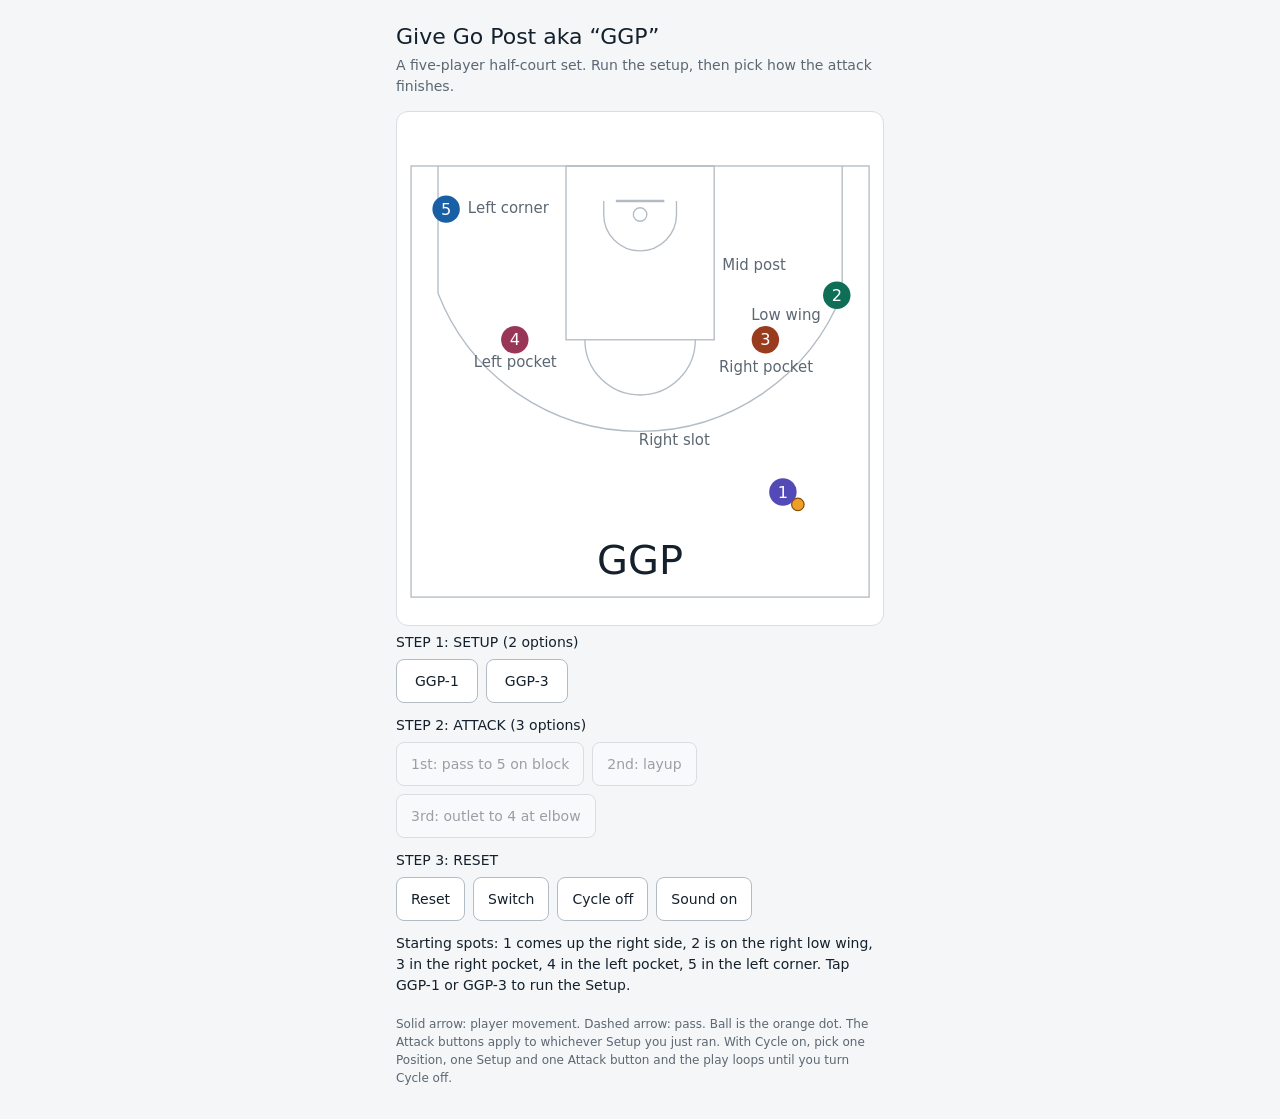
==== plays/give-go-post.html @ 21b06097 "Scaffold Baller's Book; copy offense plays; add behavior baseline harness Plays copied unmodified fr" ====
<!DOCTYPE html>
<html lang="en">
<head>
<meta charset="utf-8">
<meta name="viewport" content="width=device-width, initial-scale=1, viewport-fit=cover">
<meta name="color-scheme" content="light dark">
<title>Give Go Post aka “GGP”</title>
<style>
:root{--page:#F4F6F8;--surface-1:#FFFFFF;--text-primary:#14202B;--text-secondary:#5B6772;--border:#D8DEE4;--border-strong:#B3BCC5;--bg-accent:#E6F1FB;--border-accent:#185FA5;--text-accent:#0C447C;--radius:8px;box-sizing:border-box;padding-top:env(safe-area-inset-top,0px);padding-bottom:env(safe-area-inset-bottom,0px);}
@media (prefers-color-scheme: dark){:root:not([data-theme="light"]){--page:#0F1419;--surface-1:#1A222B;--text-primary:#E8EDF2;--text-secondary:#9AA7B3;--border:#2A343E;--border-strong:#46535F;--bg-accent:#12304D;--border-accent:#5C9BDB;--text-accent:#B5D4F4;}}
:root[data-theme="dark"]{--page:#0F1419;--surface-1:#1A222B;--text-primary:#E8EDF2;--text-secondary:#9AA7B3;--border:#2A343E;--border-strong:#46535F;--bg-accent:#12304D;--border-accent:#5C9BDB;--text-accent:#B5D4F4;}
html{scroll-padding-top:env(safe-area-inset-top,0px);}
*,*::before,*::after{box-sizing:border-box;}
body{margin:0;background:var(--page);color:var(--text-primary);font-family:system-ui,-apple-system,"Segoe UI",Roboto,"Helvetica Neue",Arial,sans-serif;line-height:1.5;-webkit-text-size-adjust:100%;}
.wrap{max-width:520px;margin:0 auto;padding:16px 16px 32px;}
h1{font-size:22px;font-weight:500;margin:4px 0 2px;}
.sub{font-size:14px;color:var(--text-secondary);margin:0 0 14px;}
.court{background:var(--surface-1);border:1px solid var(--border);border-radius:12px;padding:6px;}
.court svg{display:block;width:100%;height:auto;}
#cap{font-size:14px;line-height:1.5;min-height:72px;margin:10px 0;}
.hd{font-size:14px;font-weight:500;margin:6px 0 6px;}
.row{display:flex;flex-wrap:wrap;gap:8px;margin-bottom:12px;}
.btn{font:inherit;font-size:14px;background:var(--surface-1);color:var(--text-primary);border:1px solid var(--border-strong);border-radius:var(--radius);padding:10px 14px;min-height:44px;cursor:pointer;}
.btn.strong{font-weight:500;padding:10px 18px;}
.btn:focus-visible{outline:2px solid var(--border-accent);outline-offset:2px;}
.btn:disabled{cursor:default;}
.note{font-size:12px;color:var(--text-secondary);margin-top:4px;}
</style>
</head>
<body>
<div class="wrap">
<h1>Give Go Post aka “GGP”</h1>
<p class="sub">A five-player half-court set. Run the setup, then pick how the attack finishes.</p>
<div class="court">
<svg id="ct" viewBox="0 -32 380 402" role="img" aria-label="Half court showing five players running the Give Go Post play with Position, Setup and Attack controls">
<defs><marker id="ah" viewBox="0 0 10 10" refX="8" refY="5" markerWidth="6" markerHeight="6" orient="auto-start-reverse"><path d="M2 1L8 5L2 9" fill="none" stroke="context-stroke" stroke-width="1.5" stroke-linecap="round" stroke-linejoin="round"/></marker></defs>
<g transform="translate(-15.12,-15.12) scale(1.08)" fill="none" stroke="var(--border-strong)" stroke-width="1">
<rect x="20" y="20" width="340" height="320"/>
<rect x="135" y="20" width="110" height="129"/>
<path d="M149 149 A41 41 0 0 0 231 149"/>
<path d="M40 20 L40 114.5 A161 161 0 0 0 340 114.5 L340 20"/>
<line x1="172" y1="46" x2="208" y2="46" stroke-width="2"/>
<path d="M163 46 L163 56 A27 27 0 0 0 217 56 L217 46"/>
<circle cx="190" cy="56" r="5"/>
</g>
<text id="nar" x="190" y="322" text-anchor="middle" dominant-baseline="central" font-size="32" font-weight="500" fill="var(--text-primary)">GGP</text>
<text id="head" x="190" y="-14" text-anchor="middle" dominant-baseline="central" font-size="16" font-weight="500" letter-spacing="0.5" fill="var(--text-primary)"></text>
<g id="lbl" style="transition:opacity .4s" fill="var(--text-secondary)" font-size="12"></g>
<g id="ln"></g>
<g id="p5"><circle r="11" fill="#185FA5"/><text text-anchor="middle" dominant-baseline="central" font-size="13" font-weight="500" fill="#fff">5</text></g>
<g id="p4"><circle r="11" fill="#993556"/><text text-anchor="middle" dominant-baseline="central" font-size="13" font-weight="500" fill="#fff">4</text></g>
<g id="p3"><circle r="11" fill="#993C1D"/><text text-anchor="middle" dominant-baseline="central" font-size="13" font-weight="500" fill="#fff">3</text></g>
<g id="p2"><circle r="11" fill="#0F6E56"/><text text-anchor="middle" dominant-baseline="central" font-size="13" font-weight="500" fill="#fff">2</text></g>
<g id="p1"><circle r="11" fill="#534AB7"/><text text-anchor="middle" dominant-baseline="central" font-size="13" font-weight="500" fill="#fff">1</text></g>
<g id="ball"><circle r="5" fill="#EF9F27" stroke="#854F0B" stroke-width="1"/></g>
</svg>
</div>
<div class="hd">STEP 1: SETUP (2 options)</div>
<div class="row">
<button class="btn strong" id="bP1">GGP-1</button>
<button class="btn strong" id="bP3">GGP-3</button>
</div>
<div class="hd">STEP 2: ATTACK (3 options)</div>
<div class="row">
<button class="btn ob" data-n="1">1st: pass to 5 on block</button>
<button class="btn ob" data-n="2">2nd: layup</button>
<button class="btn ob" data-n="3">3rd: outlet to 4 at elbow</button>
</div>
<div class="hd">STEP 3: RESET</div>
<div class="row">
<button class="btn" id="bReset">Reset</button>
<button class="btn" id="bSwitch">Switch</button>
<button class="btn" id="bCycle" aria-pressed="false">Cycle off</button>
<button class="btn" id="bSnd" aria-pressed="true">Sound on</button>
</div>
<div id="cap" aria-live="polite"></div>
<div class="note">Solid arrow: player movement. Dashed arrow: pass. Ball is the orange dot. The Attack buttons apply to whichever Setup you just ran. With Cycle on, pick one Position, one Setup and one Attack button and the play loops until you turn Cycle off.</div>
</div>
<script>
const NS='http://www.w3.org/2000/svg';
const layer=document.getElementById('ln');
const lbl=document.getElementById('lbl');
const capEl=document.getElementById('cap');
const nar=document.getElementById('nar');
const head=document.getElementById('head');
function setHead(t){head.textContent=t;}
const bP1=document.getElementById('bP1');
const bP3=document.getElementById('bP3');
const bSnd=document.getElementById('bSnd');
const bReset=document.getElementById('bReset');
const bSwitch=document.getElementById('bSwitch');
const bCycle=document.getElementById('bCycle');
const obs=document.querySelectorAll('.ob');
const START={1:[296,262],2:[336,116],3:[283,149],4:[97,149],5:[46,52]};
const SLOT=[250,205],LW=[336,116],X=[283,149],S3=[262,176],E=[231,149],MP=[256,98],STEP1=[232,83],STEP3=[198,128],CTRL=[232,148],ELB=[135,149],BLK=[135,76],TWO_END=[256,200],LAY1=[206,66],LAY3=[200,68],LAY5=[170,64],BALLRIM=[179,47];
const LBLS=[{x:246,y:230,a:'end',t:'Right slot'},{x:335,y:130,a:'end',t:'Low wing'},{x:291,y:172,a:'middle',t:'Right pocket'},{x:256,y:90,a:'start',t:'Mid post'},{x:90,y:168,a:'middle',t:'Left pocket'},{x:52,y:44,a:'start',t:'Left corner'}];
const R=13;
let run=0,pos,bp,snap=null,holder=1,soundOn=true,ac=null,mirror=false;
let curState='idle',loopRunning=false,loopId=0,clickId=0,cycleOn=false,selPos=null,selSetup=null,selAtk=null;
function swapLR(s){return s.replace(/\b(right|left|Right|Left)\b/g,m=>({right:'left',left:'right',Right:'Left',Left:'Right'})[m]);}
function cap(t){capEl.textContent=mirror?swapLR(t):t;}
function flip(p){return [380-p[0],p[1]];}
function initAudio(){try{if(!ac){const C=window.AudioContext||window.webkitAudioContext;if(C)ac=new C();}if(ac&&ac.state==='suspended')ac.resume();}catch(e){}}
function beep(f,d){if(!soundOn||!ac)return;try{const t=ac.currentTime;const o=ac.createOscillator();const g=ac.createGain();o.type='sine';o.frequency.value=f;g.gain.setValueAtTime(0.0001,t);g.gain.exponentialRampToValueAtTime(0.3,t+0.01);g.gain.exponentialRampToValueAtTime(0.0001,t+d);o.connect(g);g.connect(ac.destination);o.start(t);o.stop(t+d+0.03);}catch(e){}}
function chaching(){if(!soundOn||!ac)return;try{const t=ac.currentTime;
const len=Math.floor(ac.sampleRate*0.07);const buf=ac.createBuffer(1,len,ac.sampleRate);const d=buf.getChannelData(0);for(let i=0;i<len;i++)d[i]=(Math.random()*2-1)*(1-i/len);
const ns=ac.createBufferSource();ns.buffer=buf;const bf=ac.createBiquadFilter();bf.type='bandpass';bf.frequency.value=3500;bf.Q.value=0.8;const ng=ac.createGain();ng.gain.setValueAtTime(0.5,t);ng.gain.exponentialRampToValueAtTime(0.0001,t+0.07);ns.connect(bf);bf.connect(ng);ng.connect(ac.destination);ns.start(t);
const co=ac.createOscillator();const cg=ac.createGain();co.type='triangle';co.frequency.value=1175;cg.gain.setValueAtTime(0.0001,t);cg.gain.exponentialRampToValueAtTime(0.25,t+0.01);cg.gain.exponentialRampToValueAtTime(0.0001,t+0.09);co.connect(cg);cg.connect(ac.destination);co.start(t);co.stop(t+0.12);
const t2=t+0.11;const bm=ac.createGain();bm.gain.setValueAtTime(0.0001,t2);bm.gain.exponentialRampToValueAtTime(0.4,t2+0.005);bm.gain.exponentialRampToValueAtTime(0.0001,t2+1.1);bm.connect(ac.destination);
[[2637,1],[3951,0.55],[5274,0.3],[6645,0.15]].forEach(function(p){const o=ac.createOscillator();const g=ac.createGain();o.type='sine';o.frequency.value=p[0];g.gain.value=p[1];o.connect(g);g.connect(bm);o.start(t2);o.stop(t2+1.2);});
const ts=t+0.2;[4186,5274,6272,4699,7040,5588,8372,6645].forEach(function(fr,i){const s=ts+i*0.055;const o=ac.createOscillator();const g=ac.createGain();o.type='sine';o.frequency.value=fr;g.gain.setValueAtTime(0.0001,s);g.gain.exponentialRampToValueAtTime(0.14,s+0.004);g.gain.exponentialRampToValueAtTime(0.0001,s+0.28);o.connect(g);g.connect(ac.destination);o.start(s);o.stop(s+0.3);});
}catch(e){}}
function triple(){beep(880,0.08);setTimeout(()=>beep(880,0.08),130);setTimeout(()=>beep(880,0.08),260);}
function setNar(t,it){nar.textContent=t;nar.setAttribute('font-style',it?'italic':'normal');}
function buildLabels(){lbl.innerHTML='';const am={start:'end',end:'start',middle:'middle'};for(const l of LBLS){const t=document.createElementNS(NS,'text');t.setAttribute('x',mirror?380.16-l.x:l.x);t.setAttribute('y',l.y);t.setAttribute('text-anchor',mirror?am[l.a]:l.a);t.textContent=mirror?swapLR(l.t):l.t;lbl.appendChild(t);}}
function M(p){const x=mirror?380-p[0]:p[0];return [1.08*x-15.12,1.08*p[1]-15.12];}
function unit(a,b){const dx=b[0]-a[0],dy=b[1]-a[1],d=Math.hypot(dx,dy)||1;return [dx/d,dy/d];}
function lineD(a,b,s=R,e=R+3){a=M(a);b=M(b);const u=unit(a,b);return 'M'+(a[0]+u[0]*s)+' '+(a[1]+u[1]*s)+'L'+(b[0]-u[0]*e)+' '+(b[1]-u[1]*e);}
function curveD(a,c,b,s=R,e=R+3){a=M(a);c=M(c);b=M(b);const u=unit(a,c),v=unit(c,b);return 'M'+(a[0]+u[0]*s)+' '+(a[1]+u[1]*s)+'Q'+c[0]+' '+c[1]+' '+(b[0]-v[0]*e)+' '+(b[1]-v[1]*e);}
function addPath(d,kind,cls){const p=document.createElementNS(NS,'path');p.setAttribute('d',d);p.setAttribute('fill','none');p.setAttribute('stroke-width','2');p.setAttribute('marker-end','url(#ah)');if(kind==='pass'){p.setAttribute('stroke','#BA7517');p.setAttribute('stroke-dasharray','6 5');}else{p.setAttribute('stroke','var(--text-secondary)');}if(cls)p.setAttribute('class',cls);layer.appendChild(p);return p;}
function render(){for(const k of [1,2,3,4,5]){const m=M(pos[k]);document.getElementById('p'+k).setAttribute('transform','translate('+m[0]+' '+m[1]+')');}const b=M(bp);document.getElementById('ball').setAttribute('transform','translate('+(b[0]+(mirror?-12:12))+' '+(b[1]+10)+')');}
function tween(dur,fn,tok,ease){return new Promise(res=>{const t0=performance.now();function f(now){if(tok!==run){res();return;}let t=Math.min(1,(now-t0)/dur);const e=ease==='linear'?t:(t<.5?2*t*t:1-Math.pow(-2*t+2,2)/2);fn(e);render();if(t<1)requestAnimationFrame(f);else res();}requestAnimationFrame(f);});}
const lerp=(a,b,t)=>[a[0]+(b[0]-a[0])*t,a[1]+(b[1]-a[1])*t];
function quad(a,c,b,t){const u=1-t;return [u*u*a[0]+2*u*t*c[0]+t*t*b[0],u*u*a[1]+2*u*t*c[1]+t*t*b[1]];}
const wait=ms=>new Promise(r=>setTimeout(r,ms));
function setBtns(state){curState=state;const busy=(state==='busy');const free=loopRunning;[bP1,bP3].forEach(b=>{const d=busy&&!free;b.disabled=d;b.style.opacity=d?.4:1;});obs.forEach(b=>{const d=(state!=='ready')&&!free;b.disabled=d;b.style.opacity=d?.4:1;});}
function styleBtn(b,on){b.style.background=on?'var(--bg-accent)':'var(--surface-1)';b.style.borderColor=on?'var(--border-accent)':'var(--border-strong)';b.style.color=on?'var(--text-accent)':'var(--text-primary)';}
function applySel(){styleBtn(bReset,selPos==='reset');styleBtn(bSwitch,selPos==='switch');styleBtn(bP1,selSetup===1);styleBtn(bP3,selSetup===3);obs.forEach(b=>styleBtn(b,selAtk===+b.dataset.n));styleBtn(bCycle,cycleOn);}
function allSel(){return selPos&&selSetup&&selAtk;}
const INIT='Starting spots: 1 comes up the right side, 2 is on the right low wing, 3 in the right pocket, 4 in the left pocket, 5 in the left corner. Tap GGP-1 or GGP-3 to run the Setup.';
function initState(){run++;snap=null;holder=1;setHead('');pos={};for(const k of [1,2,3,4,5])pos[k]=START[k].slice();bp=pos[1].slice();layer.innerHTML='';buildLabels();lbl.style.opacity=1;setNar('GGP',false);cap(INIT);render();setBtns('idle');applySel();}
function atStart(){return [1,2,3,4,5].every(k=>Math.hypot(pos[k][0]-START[k][0],pos[k][1]-START[k][1])<1)&&Math.hypot(bp[0]-START[1][0],bp[1]-START[1][1])<1;}
async function toStart(tok,dur){const f={};for(const k of [1,2,3,4,5])f[k]=pos[k].slice();const fb=bp.slice();await tween(dur,e=>{for(const k of [1,2,3,4,5])pos[k]=lerp(f[k],START[k],e);bp=lerp(fb,START[1],e);},tok);}
async function resetAnim(){const tok=++run;setHead('RESET');snap=null;holder=1;layer.innerHTML='';setNar('GGP',false);lbl.style.opacity=0;setBtns('busy');cap('Resetting players to their starting spots.');await toStart(tok,900);if(tok!==run)return;lbl.style.opacity=1;cap(INIT);setHead('');setBtns('idle');}
async function switchSide(){const tok=++run;setHead('SWITCH');mirror=!mirror;for(const k of [1,2,3,4,5])pos[k]=flip(pos[k]);bp=flip(bp);snap=null;holder=1;layer.innerHTML='';setNar('GGP',false);buildLabels();lbl.style.opacity=0;render();setBtns('busy');
cap('Switching sides. The ball heads to 1 while everyone resets, and 1 carries it to the starting spot.');
const f={};for(const k of [1,2,3,4,5])f[k]=pos[k].slice();const fb=bp.slice();
await tween(1100,e=>{for(const k of [1,2,3,4,5])pos[k]=lerp(f[k],START[k],e);const p=Math.min(1,e/0.4);bp=lerp(fb,pos[1],p);},tok);if(tok!==run)return;
lbl.style.opacity=1;cap(INIT);setHead('');setBtns('idle');}
async function play(v){const tok=++run;snap=null;holder=v;setHead('#1 SETUP – '+(v===1?'GGP-1':'GGP-3'));layer.innerHTML='';setBtns('busy');setNar('GGP',false);lbl.style.opacity=0;
if(!atStart()){cap('Returning players to their starting spots.');await toStart(tok,800);if(tok!==run)return;}
for(const k of [1,2,3,4,5])pos[k]=START[k].slice();bp=pos[1].slice();render();
cap('Setup: 1 dribbles up the right side and into the right slot.');
addPath(lineD(START[1],SLOT),'move');
await tween(1100,e=>{pos[1]=lerp(START[1],SLOT,e);bp=pos[1].slice();},tok);if(tok!==run)return;
await wait(150);if(tok!==run)return;
setNar('\u201CGive\u201D',true);beep(523,0.14);
cap('Setup: 1 passes to 2 on the low wing while 3 drops down to screen for 1. 4 slides to the left elbow and 5 to the left block.');
addPath(lineD(SLOT,LW),'pass');addPath(lineD(X,S3),'move');addPath(lineD(START[4],ELB),'move');addPath(lineD(START[5],BLK),'move');
const from=bp.slice();
await Promise.all([tween(750,e=>{bp=lerp(from,LW,e);},tok),tween(750,e=>{pos[3]=lerp(X,S3,e);},tok),tween(750,e=>{pos[4]=lerp(START[4],ELB,e);},tok),tween(750,e=>{pos[5]=lerp(START[5],BLK,e);},tok)]);if(tok!==run)return;
await wait(200);if(tok!==run)return;
setNar('\u201CGo\u201D',true);beep(659,0.14);
if(v===1){cap('Setup: 1 cuts off the screen up along the right mid post, and 2 passes to 1 just as 1 gets into position. 3 lifts to the inside elbow.');}
else{cap('Setup: 1 cuts off the screen toward the mid post but is covered. 3 lifts to the inside elbow, and 2 passes to 3.');}
addPath(curveD(SLOT,CTRL,MP),'move');addPath(lineD(S3,E),'move');
const target=(v===1)?MP:E;const delay=(v===1)?400:450;
await Promise.all([
tween(1000,e=>{pos[1]=quad(SLOT,CTRL,MP,e);},tok),
wait(450).then(()=>tween(600,e=>{pos[3]=lerp(S3,E,e);},tok)),
wait(delay).then(()=>{if(tok!==run)return;addPath(lineD(LW,target),'pass');const f2=LW.slice();return tween(600,e=>{bp=lerp(f2,target,e);},tok);})
]);if(tok!==run)return;
setNar('\u201CPost\u201D',true);beep(784,0.22);
snap={};for(const k of [1,2,3,4,5])snap[k]=pos[k].slice();
cap((v===1)?'Setup complete: 1 has the ball on the mid post. Pick an Attack option below.':'Setup complete: 3 has the ball at the inside elbow. Pick an Attack option below.');
setBtns('ready');}
async function opt(n){if(!snap)return;const h=holder;const tok=++run;setNar(n===3?'“Reset!”':'“Attack!”',true);setHead('#2 ATTACK – '+({1:'Pass to Block 5',2:'Finish',3:'Outlet to Elbow 4'})[n]);layer.querySelectorAll('.opt').forEach(x=>x.remove());for(const k of [1,2,3,4,5])pos[k]=snap[k].slice();bp=pos[h].slice();render();setBtns('busy');
const STEP=(h===1)?STEP1:STEP3,LAY=(h===1)?LAY1:LAY3;
const lead='Attack, option '+n+': 1 and 3 both step into the paint while 2 drops toward the right slot, then ';
const tails={1:h+' instantly passes to 5 on the block, and 5 finishes at the rim.',2:h+' finishes with a layup.',3:h+' uses 4 at the elbow as an outlet. Attack averted.'};
cap(lead+tails[n]);
addPath(lineD(snap[2],TWO_END),'move','opt');
const s1=snap[1].slice(),s3=snap[3].slice();
await Promise.all([
tween(650,e=>{pos[1]=lerp(s1,STEP1,e);if(h===1)bp=pos[1].slice();},tok),
tween(650,e=>{pos[3]=lerp(s3,STEP3,e);if(h===3)bp=pos[3].slice();},tok),
tween(800,e=>{pos[2]=lerp(snap[2],TWO_END,e);},tok)
]);if(tok!==run)return;
if(n!==2){await wait(250);if(tok!==run)return;}
if(n===1){addPath(lineD(pos[h],pos[5]),'pass','opt');addPath(lineD(BLK,LAY5),'move','opt');const f=bp.slice(),s5=pos[5].slice();await tween(380,e=>{bp=lerp(f,s5,e);},tok,'linear');if(tok!==run)return;await tween(380,e=>{pos[5]=lerp(s5,LAY5,e);bp=pos[5].slice();},tok,'linear');if(tok===run){const s2=bp.slice();await tween(250,e=>{bp=lerp(s2,BALLRIM,e);},tok,'linear');if(tok===run)chaching();}}
if(n===2){addPath(lineD(STEP,LAY),'move','opt');const s=STEP.slice();await tween(450,e=>{pos[h]=lerp(s,LAY,e);bp=pos[h].slice();},tok,'linear');if(tok===run){const s2=bp.slice();await tween(250,e=>{bp=lerp(s2,BALLRIM,e);},tok,'linear');if(tok===run)chaching();}}
if(n===3){addPath(lineD(pos[h],pos[4]),'pass','opt');const f=bp.slice();await tween(600,e=>{bp=lerp(f,pos[4],e);},tok);if(tok===run)triple();}
if(tok===run)setBtns('ready');}
function doPos(w){return w==='reset'?resetAnim():switchSide();}
async function startLoop(stage){if(loopRunning)return;loopRunning=true;const id=++loopId;setBtns(curState);await wait(600);
while(cycleOn&&id===loopId&&allSel()){
if(stage===0){await doPos(selPos);if(!(cycleOn&&id===loopId))break;await wait(200);}
else if(stage===1){await play(selSetup);if(!(cycleOn&&id===loopId))break;await wait(200);}
else{await opt(selAtk);if(!(cycleOn&&id===loopId))break;await wait(900);}
stage=(stage+1)%3;}
loopRunning=false;setBtns(curState);}
function postAction(next){if(cycleOn&&allSel()&&!loopRunning)startLoop(next);}
async function onPos(w){initAudio();if(cycleOn){selPos=w;applySel();if(loopRunning)return;const my=++clickId;await doPos(w);if(my===clickId)postAction(1);}else{clickId++;await doPos(w);}}
async function onSetup(v){initAudio();if(cycleOn){selSetup=v;applySel();if(loopRunning)return;const my=++clickId;await play(v);if(my===clickId)postAction(2);}else{clickId++;await play(v);}}
async function onAtk(n){initAudio();if(cycleOn){selAtk=n;applySel();if(loopRunning)return;const my=++clickId;await opt(n);if(my===clickId)postAction(0);}else{clickId++;await opt(n);}}
bReset.addEventListener('click',()=>onPos('reset'));
bSwitch.addEventListener('click',()=>onPos('switch'));
bP1.addEventListener('click',()=>onSetup(1));
bP3.addEventListener('click',()=>onSetup(3));
obs.forEach(b=>b.addEventListener('click',()=>onAtk(+b.dataset.n)));
bCycle.addEventListener('click',()=>{cycleOn=!cycleOn;selPos=null;selSetup=null;selAtk=null;bCycle.textContent=cycleOn?'Cycle on':'Cycle off';bCycle.setAttribute('aria-pressed',cycleOn?'true':'false');applySel();});
bSnd.addEventListener('click',()=>{soundOn=!soundOn;bSnd.textContent=soundOn?'Sound on':'Sound off';bSnd.setAttribute('aria-pressed',soundOn?'true':'false');if(soundOn){initAudio();beep(523,0.1);}});
initState();
</script>
</body>
</html>
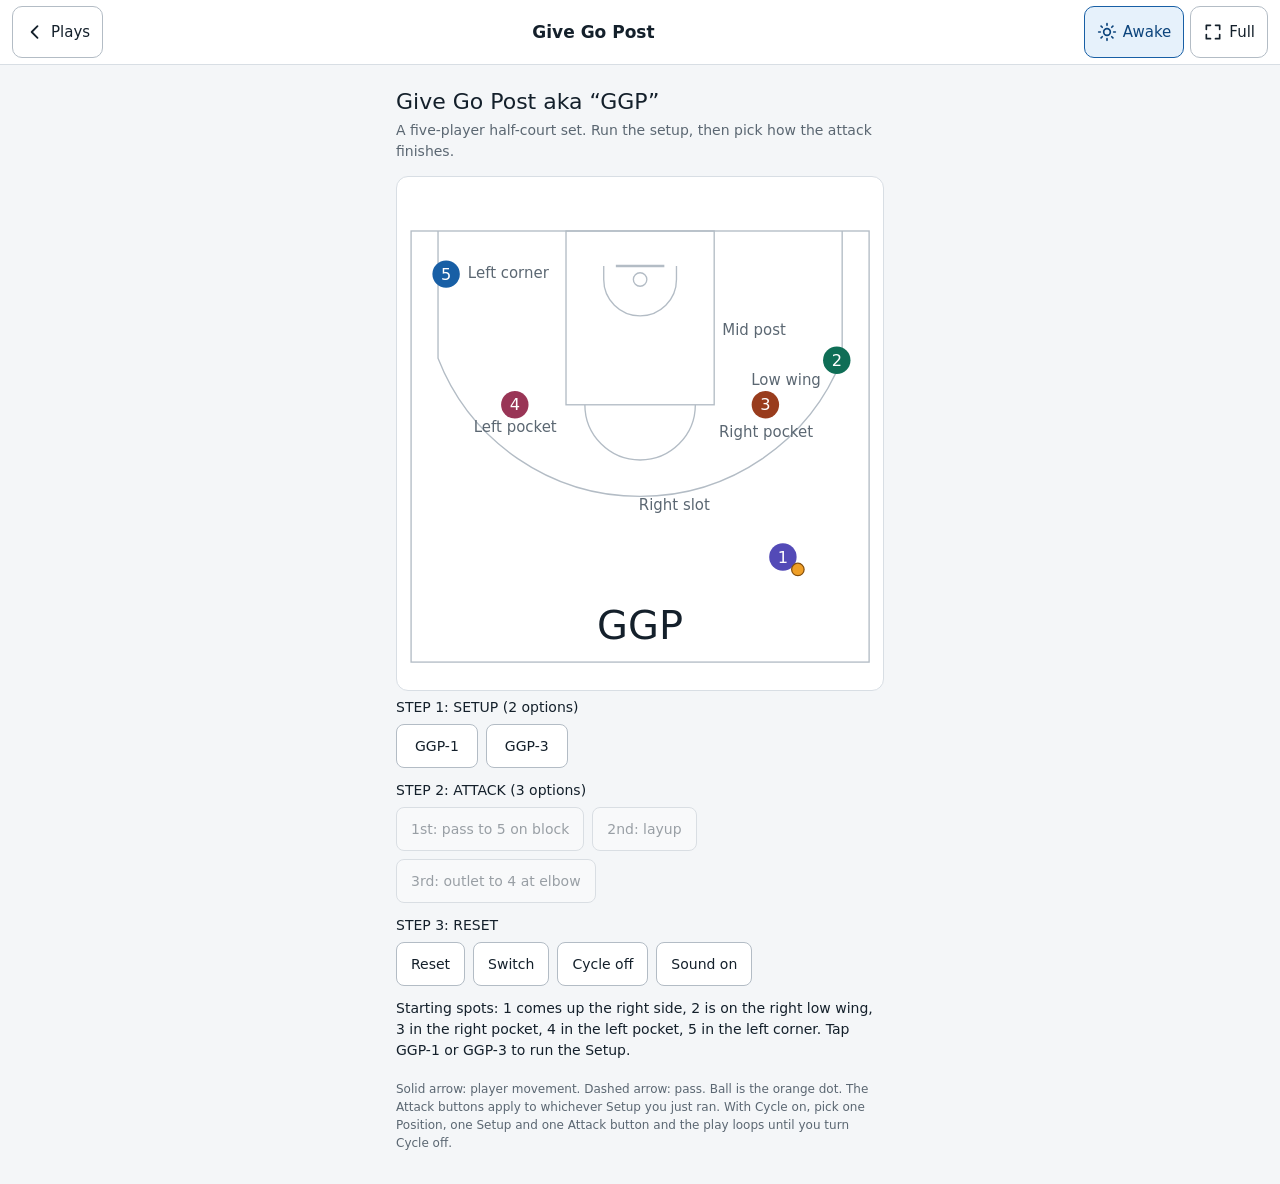
==== commit a728dac8: "Add home screen, plays.json and shared shell (top bar, sound, wake lock, fullscreen, lock) Play page" ====
--- a/plays/give-go-post.html
+++ b/plays/give-go-post.html
@@ -26,8 +26,10 @@
 .btn:disabled{cursor:default;}
 .note{font-size:12px;color:var(--text-secondary);margin-top:4px;}
 </style>
+<link rel="stylesheet" href="../shared/shell.css">
+<script src="../shared/shell.js" defer></script>
 </head>
-<body>
+<body data-bb-play="give-go-post" data-bb-title="Give Go Post">
 <div class="wrap">
 <h1>Give Go Post aka “GGP”</h1>
 <p class="sub">A five-player half-court set. Run the setup, then pick how the attack finishes.</p>
--- a/shared/shell.css
+++ b/shared/shell.css
@@ -0,0 +1,48 @@
+/* Baller's Book shell: top bar + app-wide touch rules, shared by the home screen and every play.
+   Plays define their own color tokens; the --bb-* tokens map onto whichever set a page uses
+   (offense plays: --page/--surface-1/--text-primary..., Zone Shift Studio: --bg/--panel/--text...). */
+:root{
+  --bb-bar-bg:var(--surface-1,var(--panel,#fff));
+  --bb-text:var(--text-primary,var(--text,#14202B));
+  --bb-muted:var(--text-secondary,var(--muted,#5B6772));
+  --bb-line:var(--border,#D8DEE4);
+  --bb-btn-border:var(--border-strong,var(--border,#B3BCC5));
+  --bb-btn-bg:var(--surface-1,var(--btn,#fff));
+  --bb-on-bg:var(--bg-accent,var(--btn,#E6F1FB));
+  --bb-on-border:var(--border-accent,var(--blue,#185FA5));
+  --bb-on-text:var(--text-accent,var(--text,#0C447C));
+  --bb-tap:44px;
+}
+@media (min-width:700px){:root{--bb-tap:52px}}
+
+/* stop double-tap zoom on controls without disabling pinch zoom */
+button,a,select,input,label,summary{touch-action:manipulation}
+html{-webkit-tap-highlight-color:transparent}
+
+.bb-bar{
+  position:sticky;top:0;z-index:50;
+  display:flex;align-items:center;gap:8px;
+  margin-top:calc(-1 * env(safe-area-inset-top,0px));
+  padding:calc(6px + env(safe-area-inset-top,0px)) max(12px,env(safe-area-inset-right,0px)) 6px max(12px,env(safe-area-inset-left,0px));
+  background:var(--bb-bar-bg);color:var(--bb-text);
+  border-bottom:1px solid var(--bb-line);
+  font-family:system-ui,-apple-system,"Segoe UI",Roboto,"Helvetica Neue",Arial,sans-serif;
+  line-height:1.2;
+}
+.bb-title{flex:1;min-width:0;font-size:17px;font-weight:600;white-space:nowrap;overflow:hidden;text-overflow:ellipsis;text-align:center}
+.bb-actions{display:flex;gap:6px;flex-shrink:0}
+.bb-btn{
+  font:inherit;font-size:15px;font-weight:500;
+  display:inline-flex;align-items:center;justify-content:center;gap:6px;
+  min-height:var(--bb-tap);min-width:var(--bb-tap);padding:0 12px;
+  background:var(--bb-btn-bg);color:var(--bb-text);
+  border:1px solid var(--bb-btn-border);border-radius:10px;
+  text-decoration:none;cursor:pointer;
+}
+.bb-btn svg{width:20px;height:20px;flex-shrink:0}
+.bb-btn[aria-pressed="true"]{background:var(--bb-on-bg);border-color:var(--bb-on-border);color:var(--bb-on-text)}
+.bb-btn:focus-visible{outline:2px solid var(--bb-on-border);outline-offset:2px}
+.bb-btn[hidden]{display:none}
+.bb-back{flex-shrink:0}
+/* icon-only on narrow screens */
+@media (max-width:560px){.bb-btn .bb-lbl{display:none}.bb-btn{padding:0 10px}}
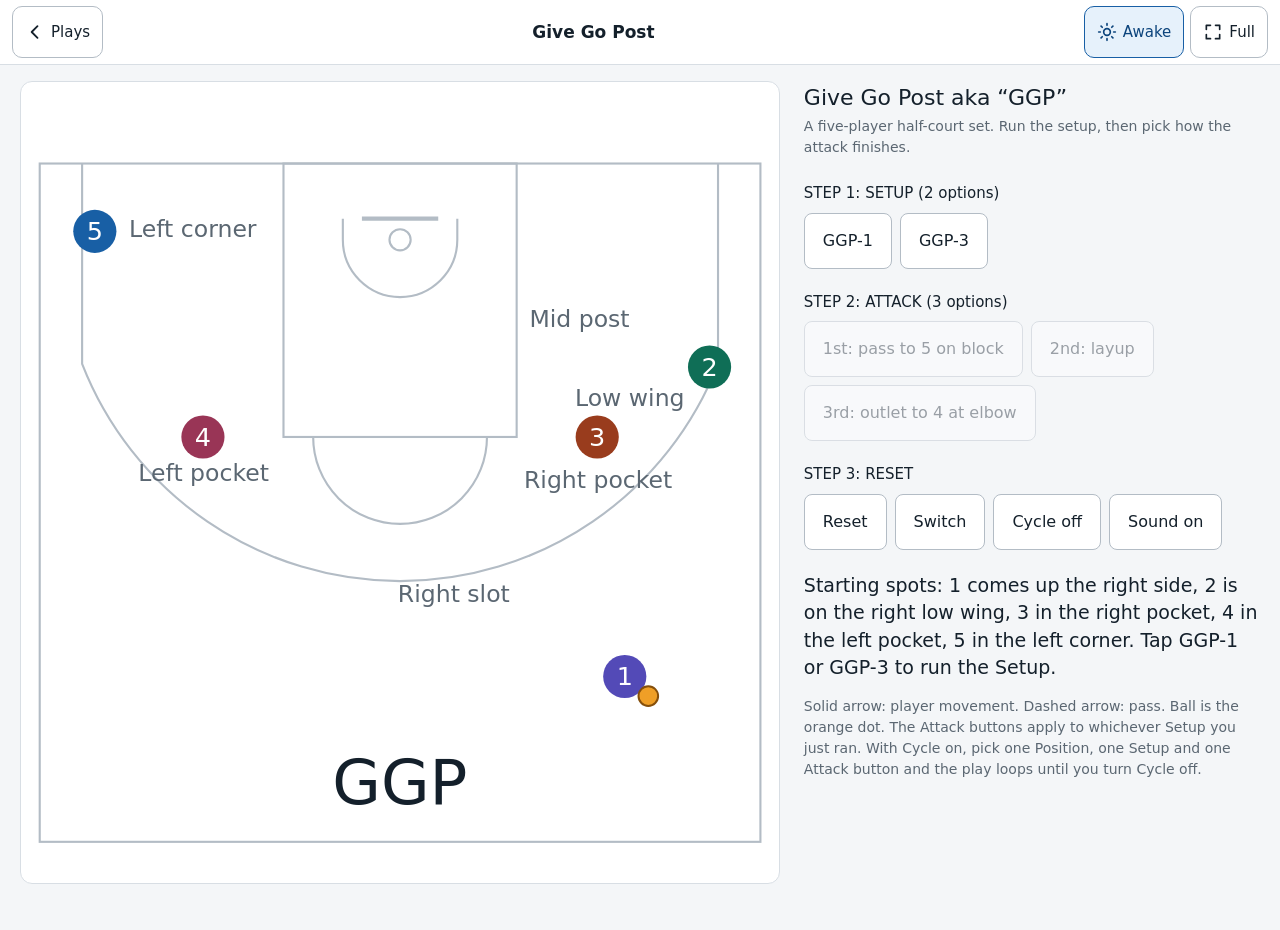
==== commit b042d427: "Add manifest, generated icons and iOS home-screen meta tags Co-Authored-By: Claude Opus 5.5 <noreply" ====
--- a/plays/give-go-post.html
+++ b/plays/give-go-post.html
@@ -26,6 +26,15 @@
 .btn:disabled{cursor:default;}
 .note{font-size:12px;color:var(--text-secondary);margin-top:4px;}
 </style>
+<link rel="manifest" href="../manifest.webmanifest">
+<meta name="apple-mobile-web-app-capable" content="yes">
+<meta name="mobile-web-app-capable" content="yes">
+<meta name="apple-mobile-web-app-status-bar-style" content="black-translucent">
+<meta name="apple-mobile-web-app-title" content="Baller's Book">
+<meta name="theme-color" content="#F4F6F8" media="(prefers-color-scheme: light)">
+<meta name="theme-color" content="#0F1419" media="(prefers-color-scheme: dark)">
+<link rel="apple-touch-icon" href="../icons/apple-touch-icon.png">
+<link rel="icon" type="image/png" href="../icons/favicon-32.png">
 <link rel="stylesheet" href="../shared/shell.css">
 <script src="../shared/shell.js" defer></script>
 </head>
--- a/shared/shell.css
+++ b/shared/shell.css
@@ -46,3 +46,50 @@
 .bb-back{flex-shrink:0}
 /* icon-only on narrow screens */
 @media (max-width:560px){.bb-btn .bb-lbl{display:none}.bb-btn{padding:0 10px}}
+
+/* ---------- iPad layout pass ----------
+   shell.js sets --bb-bar-h (measured top bar height) and --bb-ar (court viewBox width/height).
+   Selectors key off page structure, not play names, so new plays built the same way get it free.
+   Offense-style plays: .wrap > .court > svg.  Zone Shift Studio: .wrap > .card > svg#court. */
+:root{--bb-court-max-h:calc(100dvh - var(--bb-bar-h,65px) - env(safe-area-inset-bottom,0px))}
+
+@media (min-width:700px){
+  .wrap:has(> .court){max-width:760px}
+  .wrap:has(> .court) #cap{font-size:19px;line-height:1.45;min-height:84px}
+  .wrap:has(> .court) .btn{min-height:56px;font-size:16px;padding:12px 18px}
+  .wrap:has(> .court) .hd{font-size:15px;margin:10px 0 8px}
+  .wrap:has(> .court) .note{font-size:14px}
+  .wrap:has(> .card #court){max-width:900px}
+  .card:has(#court) button,.card:has(#court) select{min-height:48px;font-size:15px;padding:8px 14px}
+  .card:has(#court) .chip{min-height:44px;font-size:14px;padding:6px 12px}
+  .card:has(#court) .bar label{font-size:14px}
+  .card:has(#court) input[type=range]{width:160px;height:32px}
+  .card:has(#court) input[type=checkbox]{width:22px;height:22px}
+  .card:has(#court) .status{font-size:16px;min-height:24px}
+  .card:has(#court) .legend{font-size:13px}
+}
+
+/* landscape tablet: court left (as tall as the screen allows), controls + caption right */
+@media (orientation:landscape) and (min-width:900px) and (min-height:600px){
+  .wrap:has(> .court){
+    max-width:none;display:grid;grid-template-columns:auto minmax(340px,1fr);column-gap:24px;align-items:start;
+    padding:16px max(20px,env(safe-area-inset-right,0px)) 24px max(20px,env(safe-area-inset-left,0px));
+  }
+  .wrap:has(> .court) > *{grid-column:2}
+  .wrap:has(> .court) > .court{
+    grid-column:1;grid-row:1 / span 40;position:sticky;top:calc(var(--bb-bar-h,65px) + 16px);
+    width:min(calc((var(--bb-court-max-h) - 32px - 14px) * var(--bb-ar,0.91) + 14px), calc(100vw - 340px - 64px));
+  }
+  .wrap:has(> .court) > h1{margin-top:0}
+
+  .wrap:has(> .card #court){max-width:none;padding:12px max(16px,env(safe-area-inset-right,0px)) 20px max(16px,env(safe-area-inset-left,0px))}
+  .wrap:has(> .card #court) > h1,.wrap:has(> .card #court) > .sub{display:inline}
+  .wrap:has(> .card #court) > .sub{margin-left:12px}
+  .card:has(#court){display:grid;grid-template-columns:auto minmax(320px,1fr);column-gap:20px;align-items:start;margin-top:10px}
+  .card:has(#court) > *{grid-column:2;min-width:0}
+  .card:has(#court) > #court{
+    grid-column:1;grid-row:1 / span 20;position:sticky;top:calc(var(--bb-bar-h,65px) + 12px);
+    width:min(calc((var(--bb-court-max-h) - 12px - 48px - 24px - 20px) * var(--bb-ar,1.03)), calc(100vw - 320px - 72px));
+  }
+  .card:has(#court) > .bar:first-child{margin-bottom:6px}
+}
